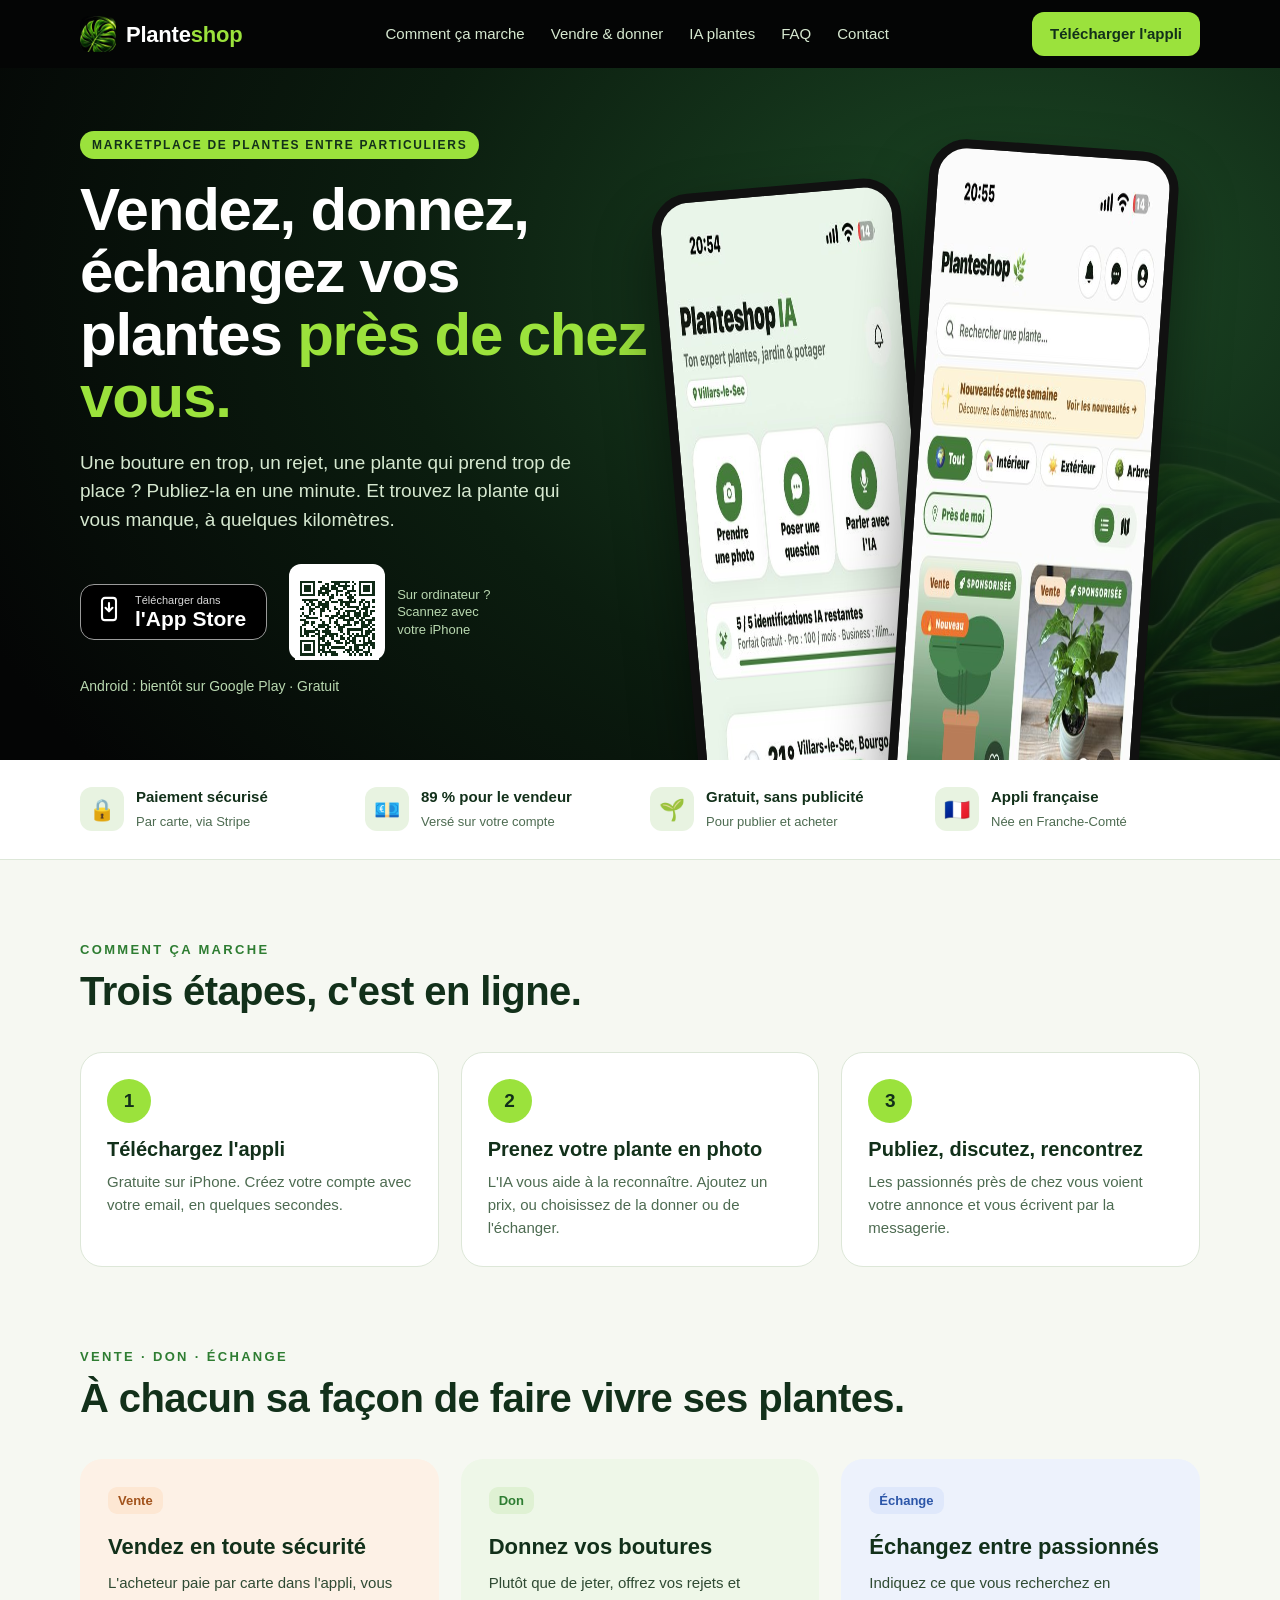
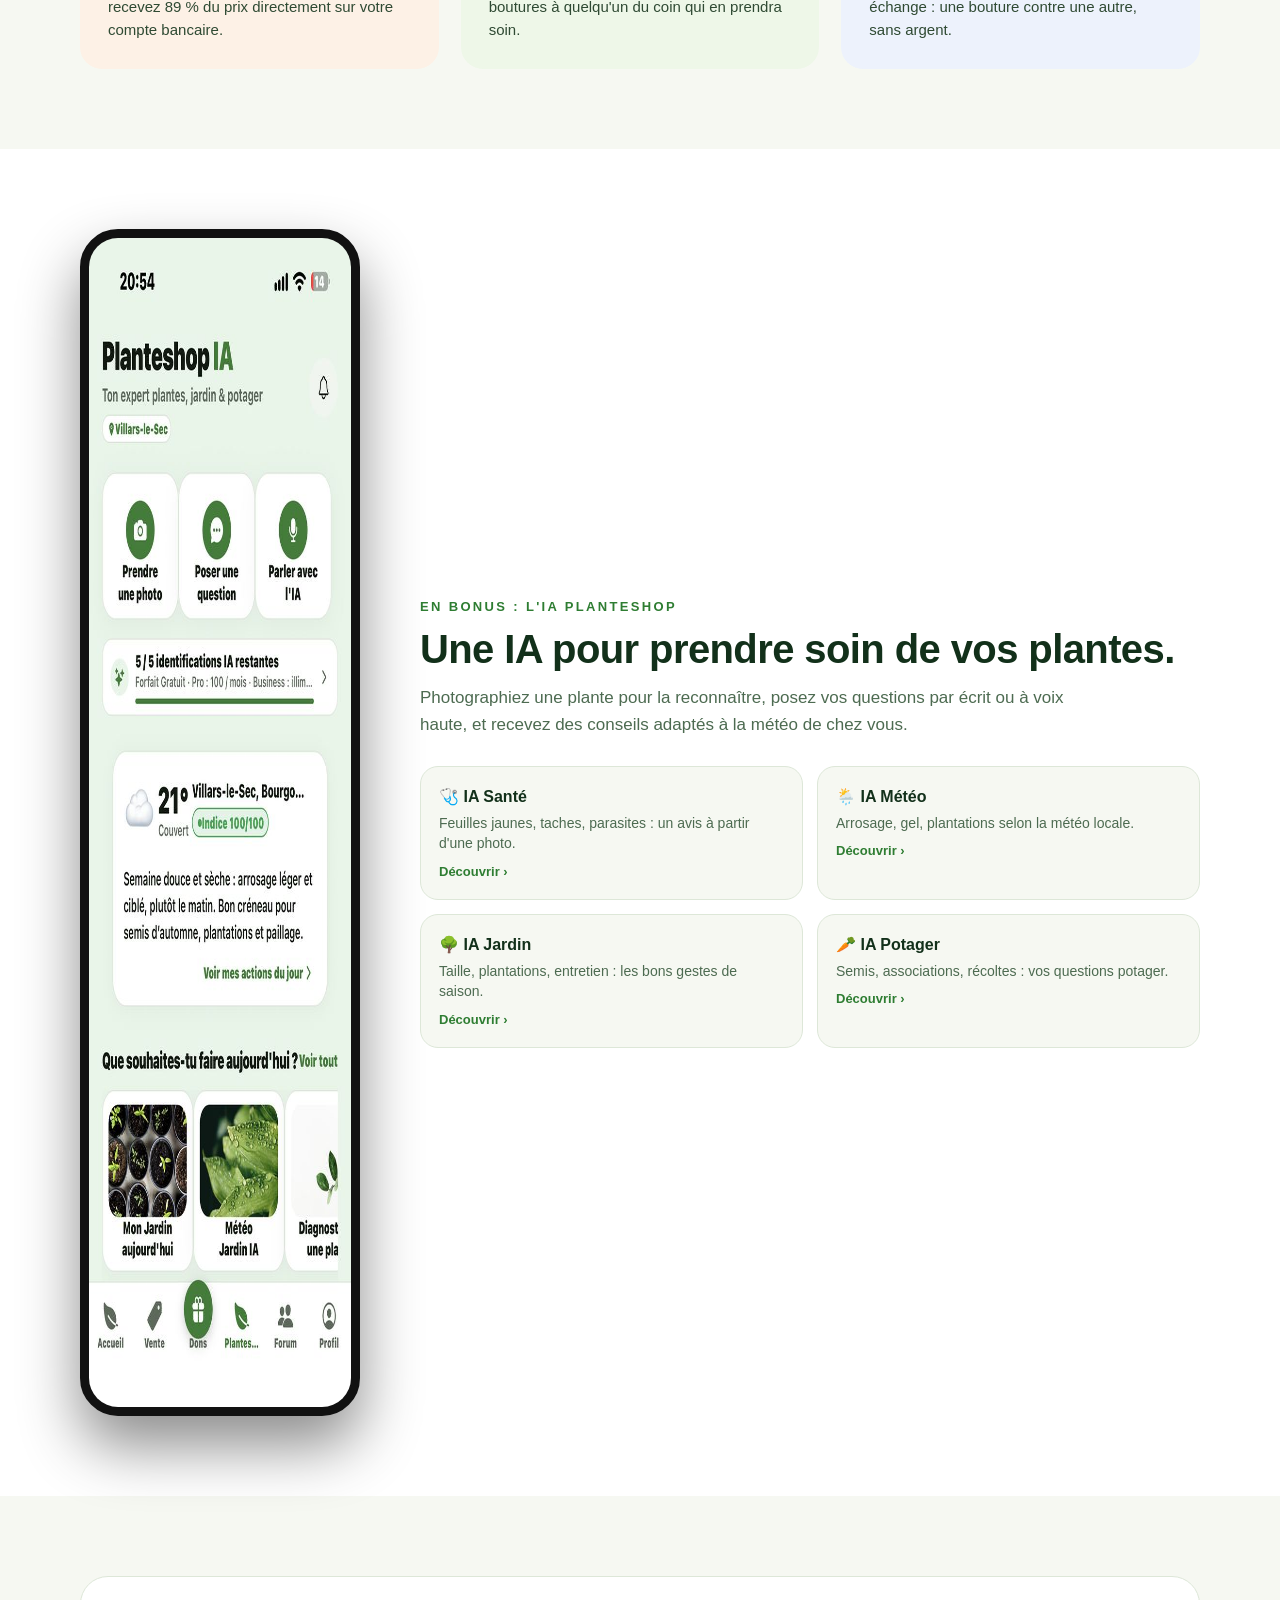
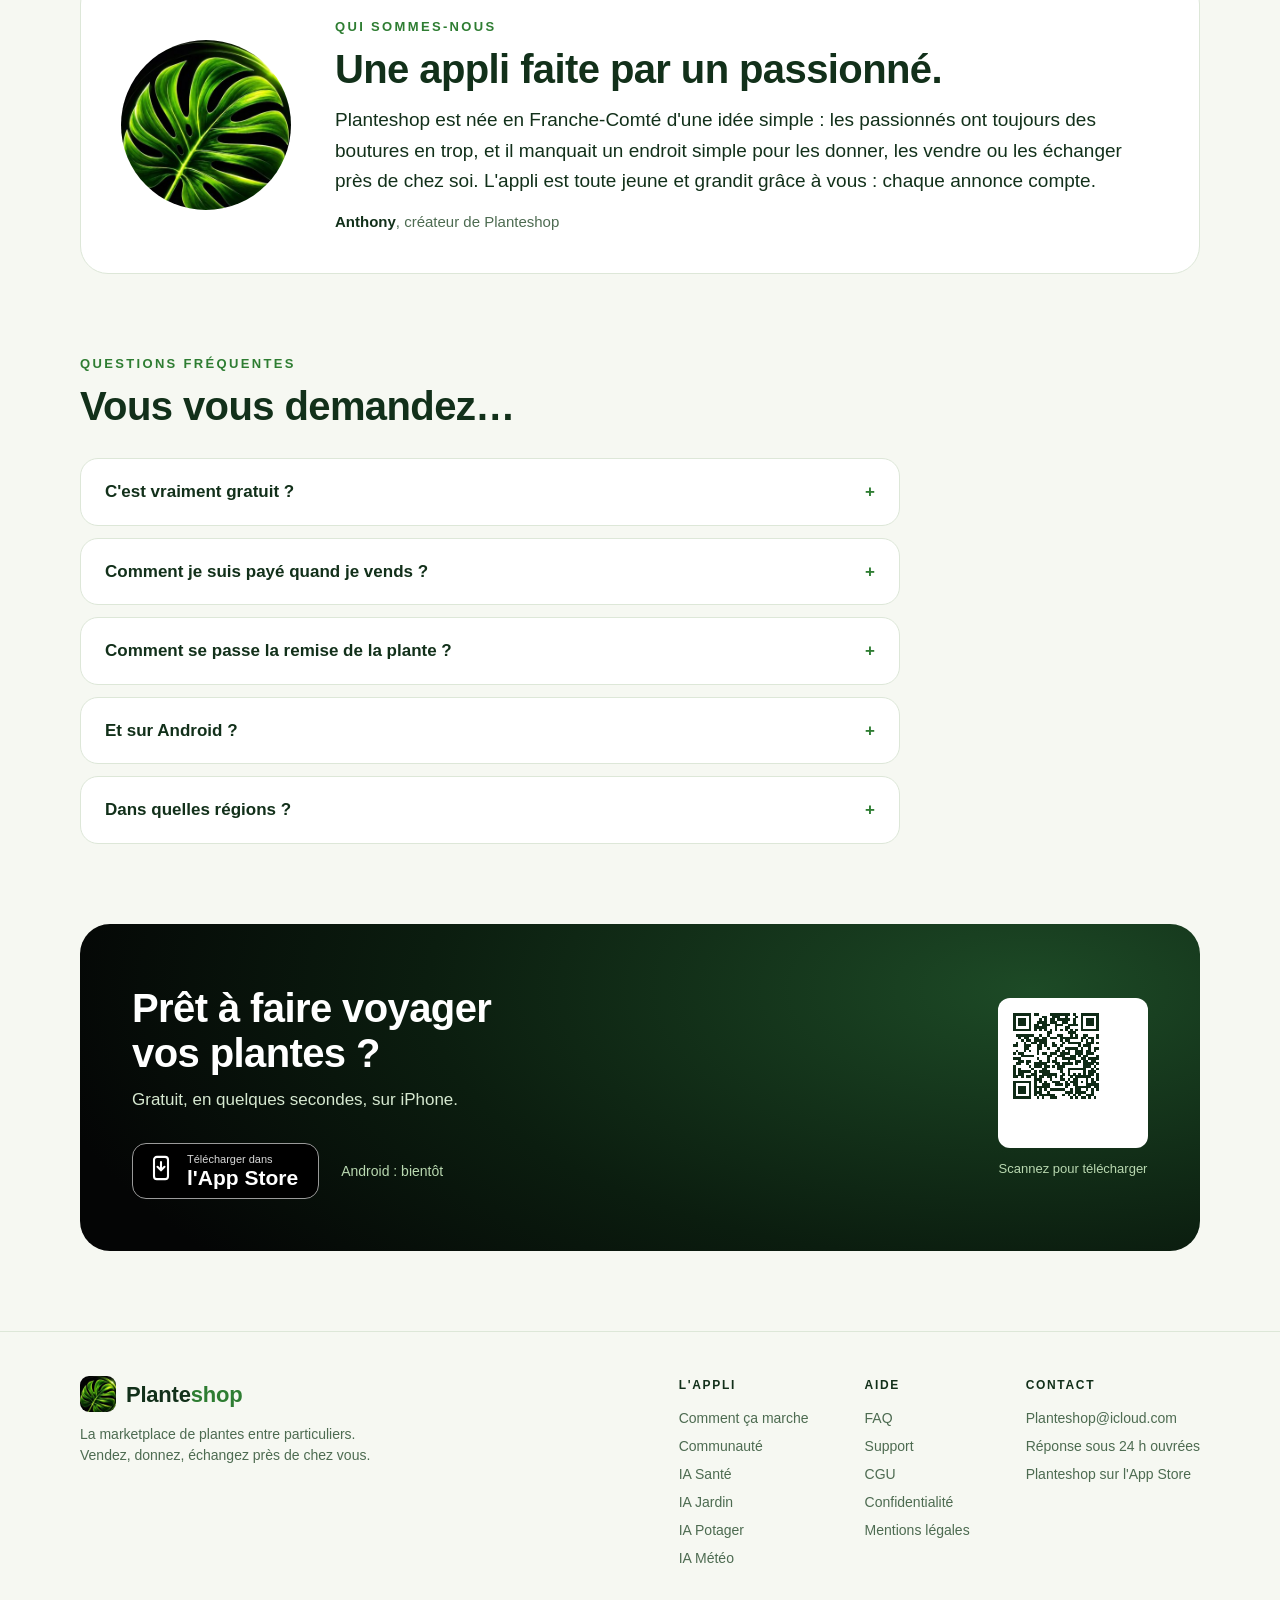
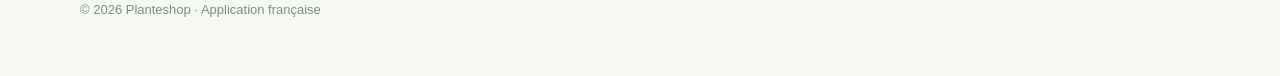
==== index.html @ fa1fb487 "Add files via upload" ====
<!doctype html>
<html lang="fr"><head>
<meta charset="utf-8">
<meta name="viewport" content="width=device-width, initial-scale=1">
<title>Planteshop — Vendez, donnez, échangez vos plantes près de chez vous</title>
<meta name="description" content="Planteshop, la marketplace de plantes entre particuliers : vendez, donnez et échangez boutures et plantes près de chez vous. Paiement sécurisé, IA pour reconnaître et soigner vos plantes. Gratuit sur iPhone.">
<meta name="robots" content="index, follow, max-image-preview:large">
<link rel="canonical" href="https://planteshop.app/">
<meta property="og:type" content="website">
<meta property="og:site_name" content="Planteshop">
<meta property="og:title" content="Planteshop — Vendez, donnez, échangez vos plantes près de chez vous">
<meta property="og:description" content="Planteshop, la marketplace de plantes entre particuliers : vendez, donnez et échangez boutures et plantes près de chez vous. Paiement sécurisé, IA pour reconnaître et soigner vos plantes. Gratuit sur iPhone.">
<meta property="og:url" content="https://planteshop.app/">
<meta property="og:image" content="https://planteshop.app/ecran-annonces.jpg">
<meta property="og:locale" content="fr_FR">
<meta name="twitter:card" content="summary_large_image">
<meta name="apple-itunes-app" content="app-id=6787211632">
<meta name="theme-color" content="#040505">
<link rel="icon" type="image/png" href="/favicon.png">
<link rel="apple-touch-icon" href="/apple-touch-icon.png">
<link rel="stylesheet" href="/style.css">
<script type="application/ld+json">{"@context": "https://schema.org", "@graph": [{"@type": "Organization", "@id": "https://planteshop.app/#org", "name": "Planteshop", "url": "https://planteshop.app/", "logo": "https://planteshop.app/apple-touch-icon.png", "email": "Planteshop@icloud.com"}, {"@type": "WebSite", "@id": "https://planteshop.app/#site", "name": "Planteshop", "url": "https://planteshop.app/", "inLanguage": "fr-FR", "publisher": {"@id": "https://planteshop.app/#org"}}, {"@type": "MobileApplication", "name": "Planteshop", "operatingSystem": "iOS", "applicationCategory": "ShoppingApplication", "url": "https://apps.apple.com/fr/app/id6787211632", "offers": {"@type": "Offer", "price": "0", "priceCurrency": "EUR"}}, {"@type": "FAQPage", "mainEntity": [{"@type": "Question", "name": "C'est vraiment gratuit ?", "acceptedAnswer": {"@type": "Answer", "text": "Oui. Télécharger l'appli, publier une annonce, donner ou échanger est gratuit. Une commission est prélevée seulement quand vous vendez une plante."}}, {"@type": "Question", "name": "Comment je suis payé quand je vends ?", "acceptedAnswer": {"@type": "Answer", "text": "L'acheteur paie par carte dans l'appli. Vous recevez 89 % du prix (moins les frais bancaires) directement sur votre compte, via notre partenaire de paiement Stripe."}}, {"@type": "Question", "name": "Comment se passe la remise de la plante ?", "acceptedAnswer": {"@type": "Answer", "text": "Vendeur et acheteur s'organisent via la messagerie de l'appli, le plus souvent en main propre puisque les annonces sont près de chez vous."}}, {"@type": "Question", "name": "Et sur Android ?", "acceptedAnswer": {"@type": "Answer", "text": "La version Android arrive bientôt sur Google Play. En attendant, Planteshop est disponible sur iPhone."}}, {"@type": "Question", "name": "Dans quelles régions ?", "acceptedAnswer": {"@type": "Answer", "text": "Partout en France, ainsi qu'en Belgique, au Luxembourg, en Suisse et au Canada. Le filtre « Près de moi » affiche les annonces autour de vous."}}]}]}</script>
</head><body>
<header class="top"><div class="wrap">
  <a class="brand" href="/"><img src="/logo.jpg" alt="" width="36" height="36"><span>Plante<span class="lime">shop</span></span></a>
  <ul class="menu"><li><a href="/#comment">Comment ça marche</a></li><li><a href="/#vendre">Vendre &amp; donner</a></li><li><a href="/#ia">IA plantes</a></li><li><a href="/#faq">FAQ</a></li><li><a href="/support">Contact</a></li></ul>
  <a class="btn" href="https://apps.apple.com/fr/app/id6787211632" rel="noopener">Télécharger l'appli</a>
</div></header>
<main>
<div class="hero"><img class="leaf" src="/feuille.jpg" alt=""><div class="wrap">
  <div class="txt">
    <span class="kick">Marketplace de plantes entre particuliers</span>
    <h1>Vendez, donnez, échangez vos plantes <span class="lime">près de chez vous.</span></h1>
    <p class="sub">Une bouture en trop, un rejet, une plante qui prend trop de place ? Publiez-la en une minute. Et trouvez la plante qui vous manque, à quelques kilomètres.</p>
    <div class="ctas"><a class="store" href="https://apps.apple.com/fr/app/id6787211632" rel="noopener"><span><svg viewBox="0 0 24 24" fill="none" stroke="#fff" stroke-width="1.8" stroke-linecap="round" stroke-linejoin="round" aria-hidden="true"><rect x="6" y="2.5" width="12" height="19" rx="2.5"/><path d="M12 7v7m-3-3 3 3 3-3"/></svg></span><span><small>Télécharger dans</small><b>l'App Store</b></span></a><div class="qr"><div class="q"><img src="/qr-app-store.svg" alt="QR code vers Planteshop sur l'App Store" width="96" height="96"></div><span>Sur ordinateur ?<br>Scannez avec<br>votre iPhone</span></div></div>
    <div class="android">Android : bientôt sur Google Play · Gratuit</div>
  </div>
  <div class="phones">
    <div class="phone p2"><img src="/ecran-ia.jpg" alt="Écran de l'IA Planteshop" width="540" height="1169"></div>
    <div class="phone p1"><img src="/ecran-annonces.jpg" alt="Annonces de plantes dans l'appli Planteshop" width="540" height="1169"></div>
  </div>
</div></div>

<div class="trust"><div class="wrap">
  <div class="t"><i>🔒</i><div><b>Paiement sécurisé</b><span>Par carte, via Stripe</span></div></div>
  <div class="t"><i>💶</i><div><b>89 % pour le vendeur</b><span>Versé sur votre compte</span></div></div>
  <div class="t"><i>🌱</i><div><b>Gratuit, sans publicité</b><span>Pour publier et acheter</span></div></div>
  <div class="t"><i>🇫🇷</i><div><b>Appli française</b><span>Née en Franche-Comté</span></div></div>
</div></div>

<section id="comment"><div class="wrap">
  <div class="eyebrow">Comment ça marche</div>
  <h2>Trois étapes, c'est en ligne.</h2>
  <div class="grid3">
    <div class="card"><div class="n">1</div><h3>Téléchargez l'appli</h3><p>Gratuite sur iPhone. Créez votre compte avec votre email, en quelques secondes.</p></div>
    <div class="card"><div class="n">2</div><h3>Prenez votre plante en photo</h3><p>L'IA vous aide à la reconnaître. Ajoutez un prix, ou choisissez de la donner ou de l'échanger.</p></div>
    <div class="card"><div class="n">3</div><h3>Publiez, discutez, rencontrez</h3><p>Les passionnés près de chez vous voient votre annonce et vous écrivent par la messagerie.</p></div>
  </div>
</div></section>

<section id="vendre" class="tight"><div class="wrap">
  <div class="eyebrow">Vente · Don · Échange</div>
  <h2>À chacun sa façon de faire vivre ses plantes.</h2>
  <div class="grid3">
    <div class="m mv"><span class="tag">Vente</span><h3>Vendez en toute sécurité</h3><p>L'acheteur paie par carte dans l'appli, vous recevez 89 % du prix directement sur votre compte bancaire.</p></div>
    <div class="m md"><span class="tag">Don</span><h3>Donnez vos boutures</h3><p>Plutôt que de jeter, offrez vos rejets et boutures à quelqu'un du coin qui en prendra soin.</p></div>
    <div class="m me"><span class="tag">Échange</span><h3>Échangez entre passionnés</h3><p>Indiquez ce que vous recherchez en échange : une bouture contre une autre, sans argent.</p></div>
  </div>
</div></section>

<section id="ia" class="white"><div class="wrap split">
  <div class="phone"><img src="/ecran-ia.jpg" alt="L'IA Planteshop dans l'appli" width="540" height="1169" loading="lazy"></div>
  <div>
    <div class="eyebrow">En bonus : l'IA Planteshop</div>
    <h2>Une IA pour prendre soin de vos plantes.</h2>
    <p class="lead">Photographiez une plante pour la reconnaître, posez vos questions par écrit ou à voix haute, et recevez des conseils adaptés à la météo de chez vous.</p>
    <div class="tiles">
      <a class="tile" href="/ia-sante"><b>🩺 IA Santé</b><p>Feuilles jaunes, taches, parasites : un avis à partir d'une photo.</p><div class="more">Découvrir ›</div></a>
      <a class="tile" href="/ia-meteo"><b>🌦️ IA Météo</b><p>Arrosage, gel, plantations selon la météo locale.</p><div class="more">Découvrir ›</div></a>
      <a class="tile" href="/ia-jardin"><b>🌳 IA Jardin</b><p>Taille, plantations, entretien : les bons gestes de saison.</p><div class="more">Découvrir ›</div></a>
      <a class="tile" href="/ia-potager"><b>🥕 IA Potager</b><p>Semis, associations, récoltes : vos questions potager.</p><div class="more">Découvrir ›</div></a>
    </div>
  </div>
</div></section>

<section><div class="wrap"><div class="about">
  <div class="avatar"><img src="/feuille.jpg" alt=""></div>
  <div>
    <div class="eyebrow">Qui sommes-nous</div>
    <h2>Une appli faite par un passionné.</h2>
    <p class="q">Planteshop est née en Franche-Comté d'une idée simple : les passionnés ont toujours des boutures en trop, et il manquait un endroit simple pour les donner, les vendre ou les échanger près de chez soi. L'appli est toute jeune et grandit grâce à vous : chaque annonce compte.</p>
    <div class="sig"><b style="color:var(--ink)">Anthony</b>, créateur de Planteshop</div>
  </div>
</div></div></section>

<section id="faq" class="tight"><div class="wrap">
  <div class="eyebrow">Questions fréquentes</div>
  <h2>Vous vous demandez…</h2>
  <div class="faq"><details><summary>C'est vraiment gratuit ?</summary><p>Oui. Télécharger l'appli, publier une annonce, donner ou échanger est gratuit. Une commission est prélevée seulement quand vous vendez une plante.</p></details><details><summary>Comment je suis payé quand je vends ?</summary><p>L'acheteur paie par carte dans l'appli. Vous recevez 89 % du prix (moins les frais bancaires) directement sur votre compte, via notre partenaire de paiement Stripe.</p></details><details><summary>Comment se passe la remise de la plante ?</summary><p>Vendeur et acheteur s'organisent via la messagerie de l'appli, le plus souvent en main propre puisque les annonces sont près de chez vous.</p></details><details><summary>Et sur Android ?</summary><p>La version Android arrive bientôt sur Google Play. En attendant, Planteshop est disponible sur iPhone.</p></details><details><summary>Dans quelles régions ?</summary><p>Partout en France, ainsi qu'en Belgique, au Luxembourg, en Suisse et au Canada. Le filtre « Près de moi » affiche les annonces autour de vous.</p></details></div>
</div></section>

<section class="tight"><div class="wrap"><div class="final">
  <div><h2>Prêt à faire voyager<br>vos plantes ?</h2><p>Gratuit, en quelques secondes, sur iPhone.</p><div class="ctas"><a class="store" href="https://apps.apple.com/fr/app/id6787211632" rel="noopener"><span><svg viewBox="0 0 24 24" fill="none" stroke="#fff" stroke-width="1.8" stroke-linecap="round" stroke-linejoin="round" aria-hidden="true"><rect x="6" y="2.5" width="12" height="19" rx="2.5"/><path d="M12 7v7m-3-3 3 3 3-3"/></svg></span><span><small>Télécharger dans</small><b>l'App Store</b></span></a><span style="color:var(--mint);font-size:14px">Android : bientôt</span></div></div>
  <div class="qr"><div class="q"><img src="/qr-app-store.svg" alt="QR code vers Planteshop sur l'App Store" width="96" height="96"></div><span>Scannez pour télécharger</span></div>
</div></div></section>
</main>
<footer><div class="wrap">
  <div><a class="brand" href="/"><img src="/logo.jpg" alt="" width="36" height="36"><span>Plante<span class="g">shop</span></span></a>
  <p style="margin-top:12px;max-width:320px">La marketplace de plantes entre particuliers. Vendez, donnez, échangez près de chez vous.</p></div>
  <div class="cols">
    <div><h4>L'appli</h4><ul><li><a href="/#comment">Comment ça marche</a></li><li><a href="/communaute">Communauté</a></li><li><a href="/ia-sante">IA Santé</a></li><li><a href="/ia-jardin">IA Jardin</a></li><li><a href="/ia-potager">IA Potager</a></li><li><a href="/ia-meteo">IA Météo</a></li></ul></div>
    <div><h4>Aide</h4><ul><li><a href="/#faq">FAQ</a></li><li><a href="/support">Support</a></li><li><a href="/cgu">CGU</a></li><li><a href="/confidentialite">Confidentialité</a></li><li><a href="/mentions-legales">Mentions légales</a></li></ul></div>
    <div><h4>Contact</h4><ul><li><a href="mailto:Planteshop@icloud.com">Planteshop@icloud.com</a></li><li>Réponse sous 24 h ouvrées</li><li><a href="https://apps.apple.com/fr/app/id6787211632" rel="noopener">Planteshop sur l'App Store</a></li></ul></div>
  </div>
</div><div class="copy">© 2026 Planteshop · Application française</div></footer>
</body></html>
---- style.css ----
*{box-sizing:border-box;margin:0;padding:0}
:root{--ink:#12301a;--green:#2e7d32;--lime:#9be23c;--mint:#b9d8b0;--cream:#f6f8f2;--muted:#4d6b51;--line:#dde7d8;--dark:#040505}
html{scroll-behavior:smooth}
body{font-family:-apple-system,BlinkMacSystemFont,"Segoe UI",Roboto,"Helvetica Neue",Arial,sans-serif;background:var(--cream);color:var(--ink);line-height:1.5;-webkit-font-smoothing:antialiased}
img{max-width:100%;display:block}
a{color:inherit}
.wrap{width:min(1120px,100% - 32px);margin:0 auto}
.lime{color:var(--lime)}.g{color:var(--green)}
/* header */
.top{background:var(--dark);color:#fff;position:sticky;top:0;z-index:20}
.top .wrap{display:flex;align-items:center;justify-content:space-between;height:68px;gap:16px}
.brand{display:flex;align-items:center;gap:10px;font-weight:900;font-size:22px;letter-spacing:-.01em;text-decoration:none}
.brand img{width:36px;height:36px;border-radius:9px}
.menu{display:flex;gap:26px;list-style:none;font-size:15px;font-weight:500}
.menu a{color:#d6e8d0;text-decoration:none}.menu a:hover{color:#fff}
.btn{display:inline-block;background:var(--lime);color:var(--ink);font-weight:800;font-size:15px;border-radius:12px;padding:11px 18px;text-decoration:none;white-space:nowrap}
.btn:hover{filter:brightness(1.05)}
.btn-ghost{background:transparent;border:1.5px solid var(--line);color:var(--ink)}
@media (max-width:860px){.menu{display:none}.top .btn{padding:9px 14px;font-size:14px}}
/* hero */
.hero{background:radial-gradient(90% 120% at 80% 30%,#1d4a26 0%,#0b1d0f 55%,var(--dark) 100%);color:#fff;overflow:hidden;position:relative}
.hero .wrap{display:flex;align-items:center;gap:40px;min-height:620px;padding:56px 0;position:relative;z-index:1}
.hero .txt{flex:1;max-width:580px}
.kick{display:inline-block;font-size:12px;font-weight:900;letter-spacing:.14em;text-transform:uppercase;color:var(--ink);background:var(--lime);border-radius:20px;padding:5px 12px}
h1{font-size:clamp(38px,6vw,60px);line-height:1.04;font-weight:900;margin-top:20px;letter-spacing:-.02em}
.hero p.sub{font-size:clamp(17px,2vw,19px);line-height:1.5;color:#d6e8d0;margin-top:20px;max-width:520px}
.ctas{display:flex;align-items:center;gap:22px;margin-top:30px;flex-wrap:wrap}
.store{display:inline-flex;align-items:center;gap:12px;background:#000;border:1.5px solid #9a9a9a;border-radius:14px;padding:9px 20px 9px 14px;color:#fff;text-decoration:none}
.store svg{width:28px;height:28px;flex:none}
.store small{display:block;font-size:11px;opacity:.85;line-height:1.2}
.store b{display:block;font-size:21px;line-height:1.1;font-weight:700}
.qr{display:flex;align-items:center;gap:12px}
.qr .q{width:96px;height:96px;background:#fff;border-radius:12px;padding:6px;flex:none}
.qr span{font-size:13px;line-height:1.35;color:var(--mint)}
.android{margin-top:16px;font-size:14px;color:var(--mint)}
.phones{position:relative;width:440px;height:580px;flex:none}
.phone{border-radius:38px;border:9px solid #111;overflow:hidden;box-shadow:0 30px 60px rgba(0,0,0,.45);background:#111}
.phones .phone{position:absolute;width:250px}
.p1{right:0;top:20px;transform:rotate(4deg)}
.p2{left:0;top:60px;transform:rotate(-5deg)}
.hero .leaf{position:absolute;right:-120px;bottom:-150px;width:520px;opacity:.16;-webkit-mask-image:radial-gradient(closest-side,#000 60%,transparent 100%);mask-image:radial-gradient(closest-side,#000 60%,transparent 100%)}
@media (max-width:960px){.hero .wrap{flex-direction:column;align-items:flex-start;min-height:0;padding:44px 0 0}.phones{width:100%;height:auto;display:flex;justify-content:center;margin:8px 0 -60px}.phones .phone{position:relative;width:230px;left:auto;right:auto;top:auto;transform:none}.p2{display:none}.qr{display:none}}
/* page hero (pages secondaires) */
.phero{background:radial-gradient(90% 140% at 85% 20%,#1d4a26 0%,#0b1d0f 60%,var(--dark) 100%);color:#fff}
.phero .wrap{padding:64px 0 56px}
.phero h1{font-size:clamp(34px,5vw,50px)}
.phero p{font-size:18px;color:#d6e8d0;margin-top:16px;max-width:680px}
/* trust */
.trust{background:#fff;border-bottom:1px solid var(--line)}
.trust .wrap{display:grid;grid-template-columns:repeat(4,1fr);gap:20px;padding:26px 0}
.t{display:flex;gap:12px;align-items:center}
.t i{font-style:normal;width:44px;height:44px;border-radius:12px;background:#e8f3e1;display:flex;align-items:center;justify-content:center;font-size:21px;flex:none}
.t b{display:block;font-size:15px}.t span{font-size:13px;color:var(--muted)}
@media (max-width:860px){.trust .wrap{grid-template-columns:1fr 1fr}}
@media (max-width:480px){.trust .wrap{grid-template-columns:1fr}}
/* sections */
section{padding:80px 0}
section.tight{padding-top:0}
.eyebrow{font-size:13px;font-weight:900;letter-spacing:.18em;text-transform:uppercase;color:var(--green)}
h2{font-size:clamp(30px,4vw,40px);line-height:1.12;font-weight:900;margin-top:10px;letter-spacing:-.015em}
.lead{font-size:17px;line-height:1.55;color:var(--muted);margin-top:14px;max-width:660px}
.grid3{display:grid;grid-template-columns:repeat(3,1fr);gap:22px;margin-top:38px}
.grid2{display:grid;grid-template-columns:1fr 1fr;gap:16px;margin-top:32px}
@media (max-width:860px){.grid3,.grid2{grid-template-columns:1fr}}
.card{background:#fff;border:1px solid var(--line);border-radius:22px;padding:26px}
.card h3{font-size:20px;margin-top:14px;line-height:1.25}.card p{font-size:15px;line-height:1.55;color:var(--muted);margin-top:8px}
.card h3:first-child{margin-top:0}
.n{width:44px;height:44px;border-radius:50%;background:var(--lime);display:flex;align-items:center;justify-content:center;font-weight:900;font-size:19px}
.ico{font-size:26px}
.m{border-radius:22px;padding:28px}
.m .tag{display:inline-block;font-size:13px;font-weight:900;border-radius:9px;padding:4px 10px}
.m h3{font-size:22px;margin-top:16px}.m p{font-size:15px;line-height:1.55;margin-top:8px;color:#2f4a33}
.mv{background:#fdf1e6}.mv .tag{background:#fde7d3;color:#a2531c}
.md{background:#eef7e8}.md .tag{background:#dff1d3;color:var(--green)}
.me{background:#edf2fc}.me .tag{background:#dfe8fb;color:#2b55a8}
.white{background:#fff}
.split{display:flex;gap:60px;align-items:center}
.split>.phone{width:280px;flex:none}
@media (max-width:860px){.split{flex-direction:column;align-items:flex-start}.split>.phone{width:220px;margin:0 auto}}
.tiles{display:grid;grid-template-columns:1fr 1fr;gap:14px;margin-top:28px}
@media (max-width:560px){.tiles{grid-template-columns:1fr}}
.tile{display:block;border:1px solid var(--line);border-radius:18px;padding:18px;background:var(--cream);text-decoration:none}
.tile:hover{border-color:#a9c79e}
.tile b{font-size:16px}.tile p{font-size:14px;color:var(--muted);margin-top:4px;line-height:1.45}
.tile .more{font-size:13px;color:var(--green);font-weight:700;margin-top:8px}
.about{display:flex;gap:44px;align-items:center;background:#fff;border:1px solid var(--line);border-radius:28px;padding:40px}
.avatar{width:170px;height:170px;border-radius:50%;flex:none;background:#0b1d0f;overflow:hidden;display:flex;align-items:center;justify-content:center}
.avatar img{width:100%;height:100%;object-fit:cover}
.about p.q{font-size:19px;line-height:1.6;margin-top:14px}
.about .sig{margin-top:14px;font-size:15px;color:var(--muted)}
@media (max-width:760px){.about{flex-direction:column;align-items:flex-start;padding:28px}.avatar{width:120px;height:120px}}
details{background:#fff;border:1px solid var(--line);border-radius:18px;padding:20px 24px}
details summary{font-weight:800;font-size:17px;cursor:pointer;list-style:none}
details summary::-webkit-details-marker{display:none}
details summary::after{content:"+";float:right;color:var(--green);font-weight:900}
details[open] summary::after{content:"–"}
details p{font-size:15px;line-height:1.6;color:var(--muted);margin-top:10px}
.faq{display:grid;gap:12px;margin-top:30px;max-width:820px}
.final{background:radial-gradient(90% 140% at 85% 20%,#1d4a26 0%,#0b1d0f 60%,var(--dark) 100%);color:#fff;border-radius:30px;padding:52px;display:flex;align-items:center;justify-content:space-between;gap:40px}
.final h2{color:#fff}.final p{color:#d6e8d0;font-size:17px;margin-top:12px}
.final .qr{flex-direction:column}.final .qr .q{width:150px;height:150px;padding:10px}
@media (max-width:760px){.final{flex-direction:column;align-items:flex-start;padding:32px}.final .qr{display:none}}
/* texte (pages légales) */
.prose{max-width:780px;padding:56px 0 80px}
.prose h2{font-size:22px;margin-top:34px}
.prose p,.prose li{font-size:16px;line-height:1.7;color:#2f4a33;margin-top:10px}
.prose ul{padding-left:22px}
.prose .meta{font-size:14px;color:var(--muted)}
.prose .box{background:#fff;border:1px solid var(--line);border-radius:16px;padding:18px 22px;margin-top:18px}
.chips{display:flex;flex-wrap:wrap;gap:8px;margin-top:22px}
.chips span{border:1px solid rgba(255,255,255,.3);border-radius:20px;padding:5px 12px;font-size:14px;color:#e3efdf}
/* footer */
footer{padding:44px 0 56px;color:var(--muted);font-size:14px;border-top:1px solid var(--line);background:var(--cream)}
footer .wrap{display:flex;justify-content:space-between;gap:40px;flex-wrap:wrap}
footer .cols{display:flex;gap:56px;flex-wrap:wrap}
footer h4{font-size:12px;letter-spacing:.14em;text-transform:uppercase;color:var(--ink);margin-bottom:10px}
footer ul{list-style:none}footer li{line-height:2}
footer a{text-decoration:none}footer a:hover{color:var(--ink)}
footer .brand{color:var(--ink)}
.copy{width:min(1120px,100% - 32px);margin:28px auto 0;font-size:13px;color:#7d917f}
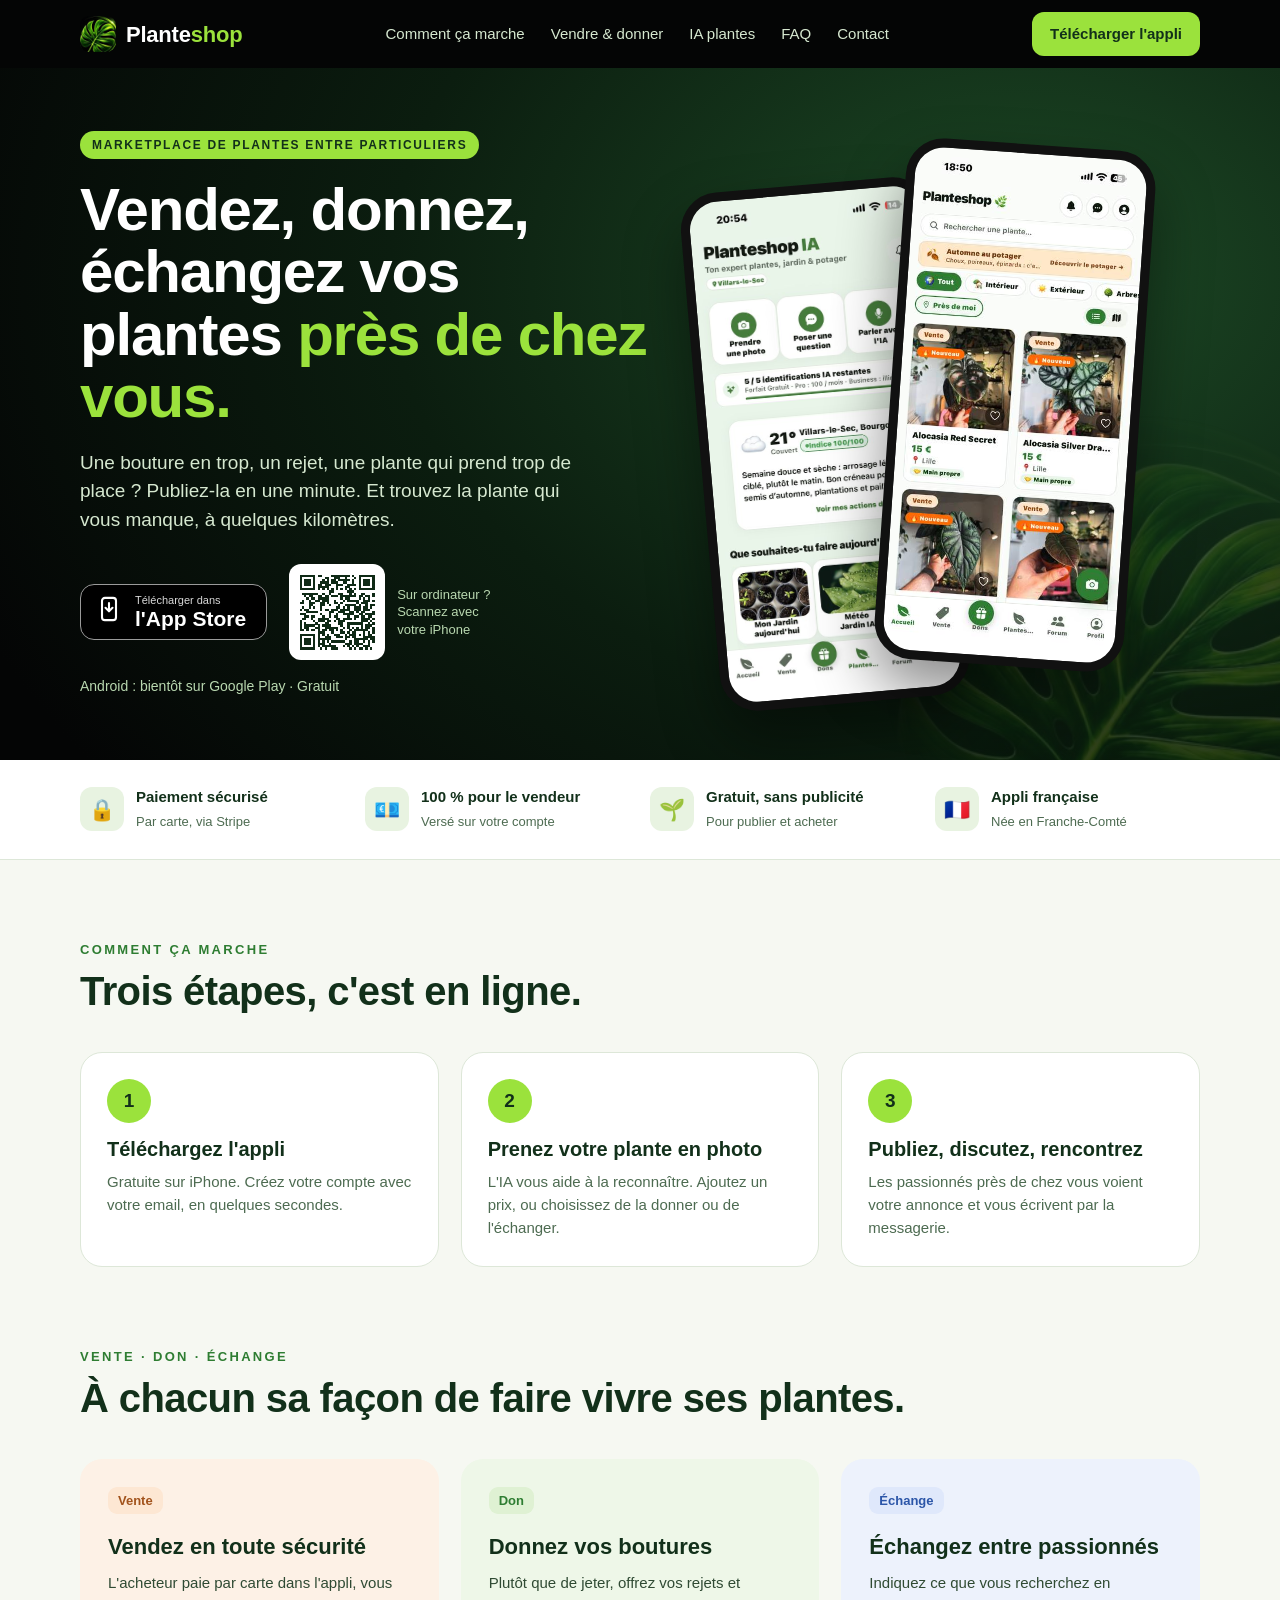
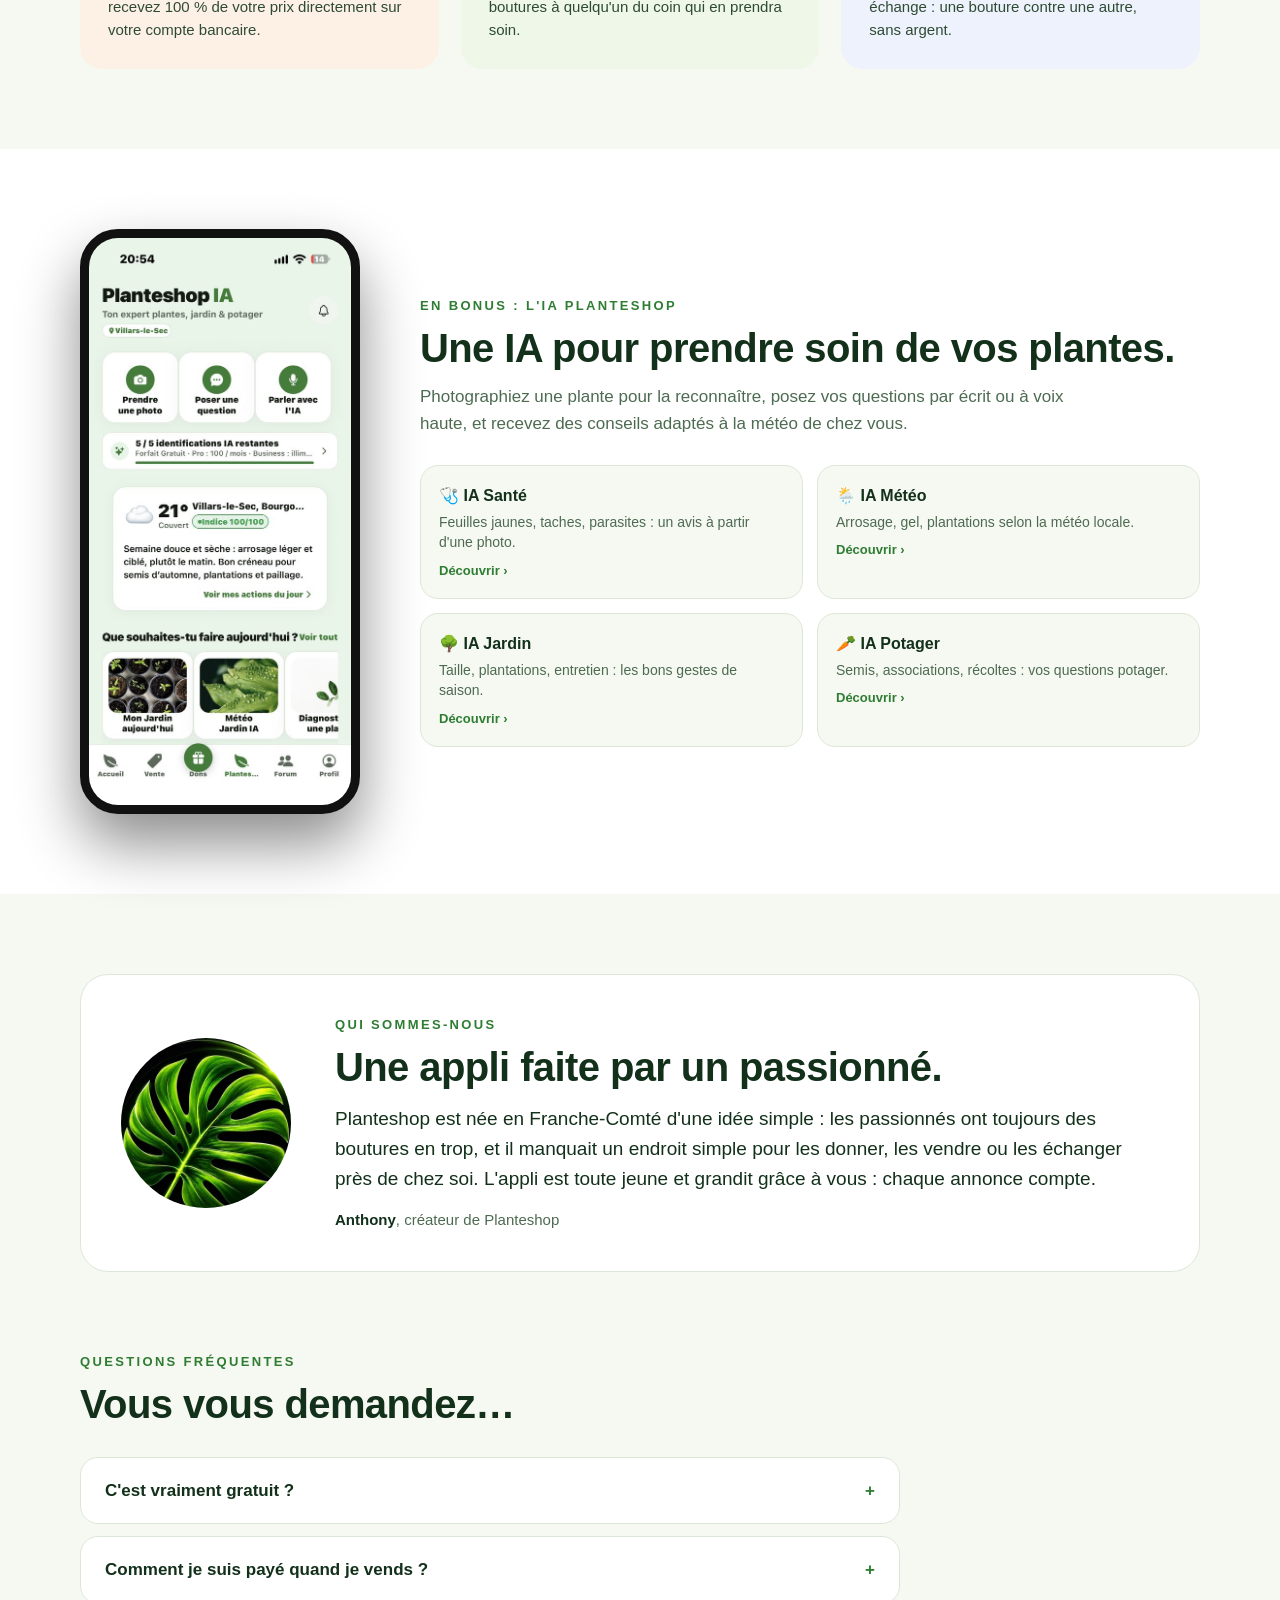
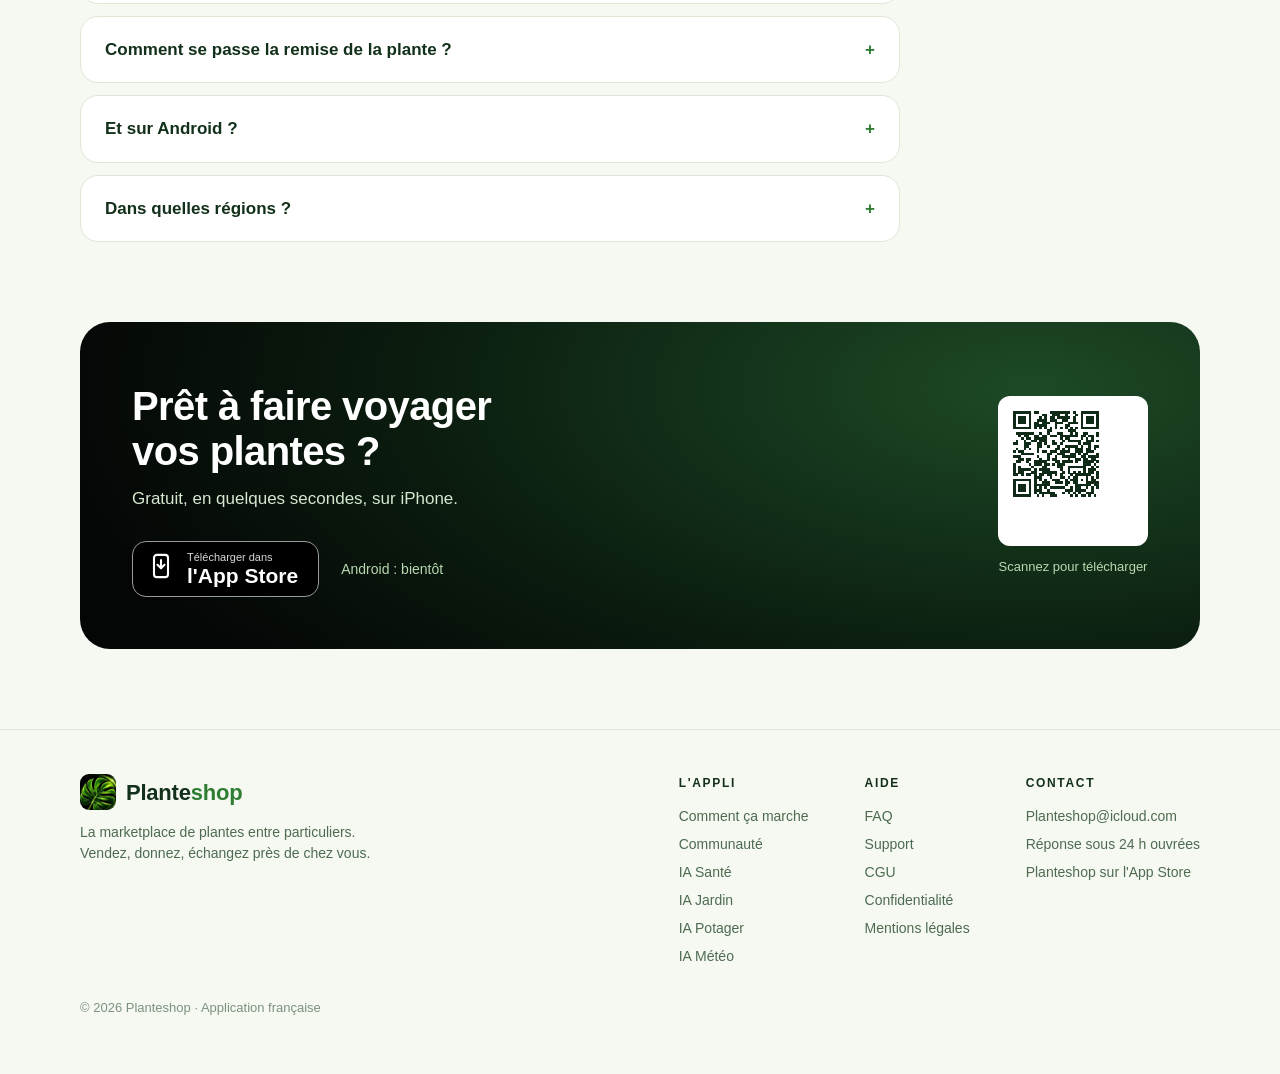
==== commit 7b48dbbf: "Vendeur 100 % : CGU et accueil mis à jour" ====
--- a/index.html
+++ b/index.html
@@ -19,7 +19,7 @@
 <link rel="icon" type="image/png" href="/favicon.png">
 <link rel="apple-touch-icon" href="/apple-touch-icon.png">
 <link rel="stylesheet" href="/style.css">
-<script type="application/ld+json">{"@context": "https://schema.org", "@graph": [{"@type": "Organization", "@id": "https://planteshop.app/#org", "name": "Planteshop", "url": "https://planteshop.app/", "logo": "https://planteshop.app/apple-touch-icon.png", "email": "Planteshop@icloud.com"}, {"@type": "WebSite", "@id": "https://planteshop.app/#site", "name": "Planteshop", "url": "https://planteshop.app/", "inLanguage": "fr-FR", "publisher": {"@id": "https://planteshop.app/#org"}}, {"@type": "MobileApplication", "name": "Planteshop", "operatingSystem": "iOS", "applicationCategory": "ShoppingApplication", "url": "https://apps.apple.com/fr/app/id6787211632", "offers": {"@type": "Offer", "price": "0", "priceCurrency": "EUR"}}, {"@type": "FAQPage", "mainEntity": [{"@type": "Question", "name": "C'est vraiment gratuit ?", "acceptedAnswer": {"@type": "Answer", "text": "Oui. Télécharger l'appli, publier une annonce, donner ou échanger est gratuit. Une commission est prélevée seulement quand vous vendez une plante."}}, {"@type": "Question", "name": "Comment je suis payé quand je vends ?", "acceptedAnswer": {"@type": "Answer", "text": "L'acheteur paie par carte dans l'appli. Vous recevez 89 % du prix (moins les frais bancaires) directement sur votre compte, via notre partenaire de paiement Stripe."}}, {"@type": "Question", "name": "Comment se passe la remise de la plante ?", "acceptedAnswer": {"@type": "Answer", "text": "Vendeur et acheteur s'organisent via la messagerie de l'appli, le plus souvent en main propre puisque les annonces sont près de chez vous."}}, {"@type": "Question", "name": "Et sur Android ?", "acceptedAnswer": {"@type": "Answer", "text": "La version Android arrive bientôt sur Google Play. En attendant, Planteshop est disponible sur iPhone."}}, {"@type": "Question", "name": "Dans quelles régions ?", "acceptedAnswer": {"@type": "Answer", "text": "Partout en France, ainsi qu'en Belgique, au Luxembourg, en Suisse et au Canada. Le filtre « Près de moi » affiche les annonces autour de vous."}}]}]}</script>
+<script type="application/ld+json">{"@context": "https://schema.org", "@graph": [{"@type": "Organization", "@id": "https://planteshop.app/#org", "name": "Planteshop", "url": "https://planteshop.app/", "logo": "https://planteshop.app/apple-touch-icon.png", "email": "Planteshop@icloud.com"}, {"@type": "WebSite", "@id": "https://planteshop.app/#site", "name": "Planteshop", "url": "https://planteshop.app/", "inLanguage": "fr-FR", "publisher": {"@id": "https://planteshop.app/#org"}}, {"@type": "MobileApplication", "name": "Planteshop", "operatingSystem": "iOS", "applicationCategory": "ShoppingApplication", "url": "https://apps.apple.com/fr/app/id6787211632", "offers": {"@type": "Offer", "price": "0", "priceCurrency": "EUR"}}, {"@type": "FAQPage", "mainEntity": [{"@type": "Question", "name": "C'est vraiment gratuit ?", "acceptedAnswer": {"@type": "Answer", "text": "Oui. Télécharger l'appli, publier une annonce, donner ou échanger est gratuit. Aucune commission sur vos ventes : c'est l'acheteur qui paie une petite protection acheteur (5 % + 0,70 €) quand il achète une plante."}}, {"@type": "Question", "name": "Comment je suis payé quand je vends ?", "acceptedAnswer": {"@type": "Answer", "text": "L'acheteur paie par carte dans l'appli. Vous recevez 100 % du prix que vous avez fixé, directement sur votre compte, via notre partenaire de paiement Stripe. L'acheteur paie une petite protection acheteur (5 % + 0,70 €), affichée avant le paiement."}}, {"@type": "Question", "name": "Comment se passe la remise de la plante ?", "acceptedAnswer": {"@type": "Answer", "text": "Vendeur et acheteur s'organisent via la messagerie de l'appli, le plus souvent en main propre puisque les annonces sont près de chez vous."}}, {"@type": "Question", "name": "Et sur Android ?", "acceptedAnswer": {"@type": "Answer", "text": "La version Android arrive bientôt sur Google Play. En attendant, Planteshop est disponible sur iPhone."}}, {"@type": "Question", "name": "Dans quelles régions ?", "acceptedAnswer": {"@type": "Answer", "text": "Partout en France, ainsi qu'en Belgique, au Luxembourg, en Suisse et au Canada. Le filtre « Près de moi » affiche les annonces autour de vous."}}]}]}</script>
 </head><body>
 <header class="top"><div class="wrap">
   <a class="brand" href="/"><img src="/logo.jpg" alt="" width="36" height="36"><span>Plante<span class="lime">shop</span></span></a>
@@ -43,7 +43,7 @@
 
 <div class="trust"><div class="wrap">
   <div class="t"><i>🔒</i><div><b>Paiement sécurisé</b><span>Par carte, via Stripe</span></div></div>
-  <div class="t"><i>💶</i><div><b>89 % pour le vendeur</b><span>Versé sur votre compte</span></div></div>
+  <div class="t"><i>💶</i><div><b>100 % pour le vendeur</b><span>Versé sur votre compte</span></div></div>
   <div class="t"><i>🌱</i><div><b>Gratuit, sans publicité</b><span>Pour publier et acheter</span></div></div>
   <div class="t"><i>🇫🇷</i><div><b>Appli française</b><span>Née en Franche-Comté</span></div></div>
 </div></div>
@@ -62,7 +62,7 @@
   <div class="eyebrow">Vente · Don · Échange</div>
   <h2>À chacun sa façon de faire vivre ses plantes.</h2>
   <div class="grid3">
-    <div class="m mv"><span class="tag">Vente</span><h3>Vendez en toute sécurité</h3><p>L'acheteur paie par carte dans l'appli, vous recevez 89 % du prix directement sur votre compte bancaire.</p></div>
+    <div class="m mv"><span class="tag">Vente</span><h3>Vendez en toute sécurité</h3><p>L'acheteur paie par carte dans l'appli, vous recevez 100 % de votre prix directement sur votre compte bancaire.</p></div>
     <div class="m md"><span class="tag">Don</span><h3>Donnez vos boutures</h3><p>Plutôt que de jeter, offrez vos rejets et boutures à quelqu'un du coin qui en prendra soin.</p></div>
     <div class="m me"><span class="tag">Échange</span><h3>Échangez entre passionnés</h3><p>Indiquez ce que vous recherchez en échange : une bouture contre une autre, sans argent.</p></div>
   </div>
@@ -96,7 +96,7 @@
 <section id="faq" class="tight"><div class="wrap">
   <div class="eyebrow">Questions fréquentes</div>
   <h2>Vous vous demandez…</h2>
-  <div class="faq"><details><summary>C'est vraiment gratuit ?</summary><p>Oui. Télécharger l'appli, publier une annonce, donner ou échanger est gratuit. Une commission est prélevée seulement quand vous vendez une plante.</p></details><details><summary>Comment je suis payé quand je vends ?</summary><p>L'acheteur paie par carte dans l'appli. Vous recevez 89 % du prix (moins les frais bancaires) directement sur votre compte, via notre partenaire de paiement Stripe.</p></details><details><summary>Comment se passe la remise de la plante ?</summary><p>Vendeur et acheteur s'organisent via la messagerie de l'appli, le plus souvent en main propre puisque les annonces sont près de chez vous.</p></details><details><summary>Et sur Android ?</summary><p>La version Android arrive bientôt sur Google Play. En attendant, Planteshop est disponible sur iPhone.</p></details><details><summary>Dans quelles régions ?</summary><p>Partout en France, ainsi qu'en Belgique, au Luxembourg, en Suisse et au Canada. Le filtre « Près de moi » affiche les annonces autour de vous.</p></details></div>
+  <div class="faq"><details><summary>C'est vraiment gratuit ?</summary><p>Oui. Télécharger l'appli, publier une annonce, donner ou échanger est gratuit. Aucune commission sur vos ventes : c'est l'acheteur qui paie une petite protection acheteur (5 % + 0,70 €) quand il achète une plante.</p></details><details><summary>Comment je suis payé quand je vends ?</summary><p>L'acheteur paie par carte dans l'appli. Vous recevez 100 % du prix que vous avez fixé, directement sur votre compte, via notre partenaire de paiement Stripe. L'acheteur paie une petite protection acheteur (5 % + 0,70 €), affichée avant le paiement.</p></details><details><summary>Comment se passe la remise de la plante ?</summary><p>Vendeur et acheteur s'organisent via la messagerie de l'appli, le plus souvent en main propre puisque les annonces sont près de chez vous.</p></details><details><summary>Et sur Android ?</summary><p>La version Android arrive bientôt sur Google Play. En attendant, Planteshop est disponible sur iPhone.</p></details><details><summary>Dans quelles régions ?</summary><p>Partout en France, ainsi qu'en Belgique, au Luxembourg, en Suisse et au Canada. Le filtre « Près de moi » affiche les annonces autour de vous.</p></details></div>
 </div></section>
 
 <section class="tight"><div class="wrap"><div class="final">
--- a/style.css
+++ b/style.css
@@ -2,7 +2,7 @@
 :root{--ink:#12301a;--green:#2e7d32;--lime:#9be23c;--mint:#b9d8b0;--cream:#f6f8f2;--muted:#4d6b51;--line:#dde7d8;--dark:#040505}
 html{scroll-behavior:smooth}
 body{font-family:-apple-system,BlinkMacSystemFont,"Segoe UI",Roboto,"Helvetica Neue",Arial,sans-serif;background:var(--cream);color:var(--ink);line-height:1.5;-webkit-font-smoothing:antialiased}
-img{max-width:100%;display:block}
+img{max-width:100%;height:auto;display:block}
 a{color:inherit}
 .wrap{width:min(1120px,100% - 32px);margin:0 auto}
 .lime{color:var(--lime)}.g{color:var(--green)}
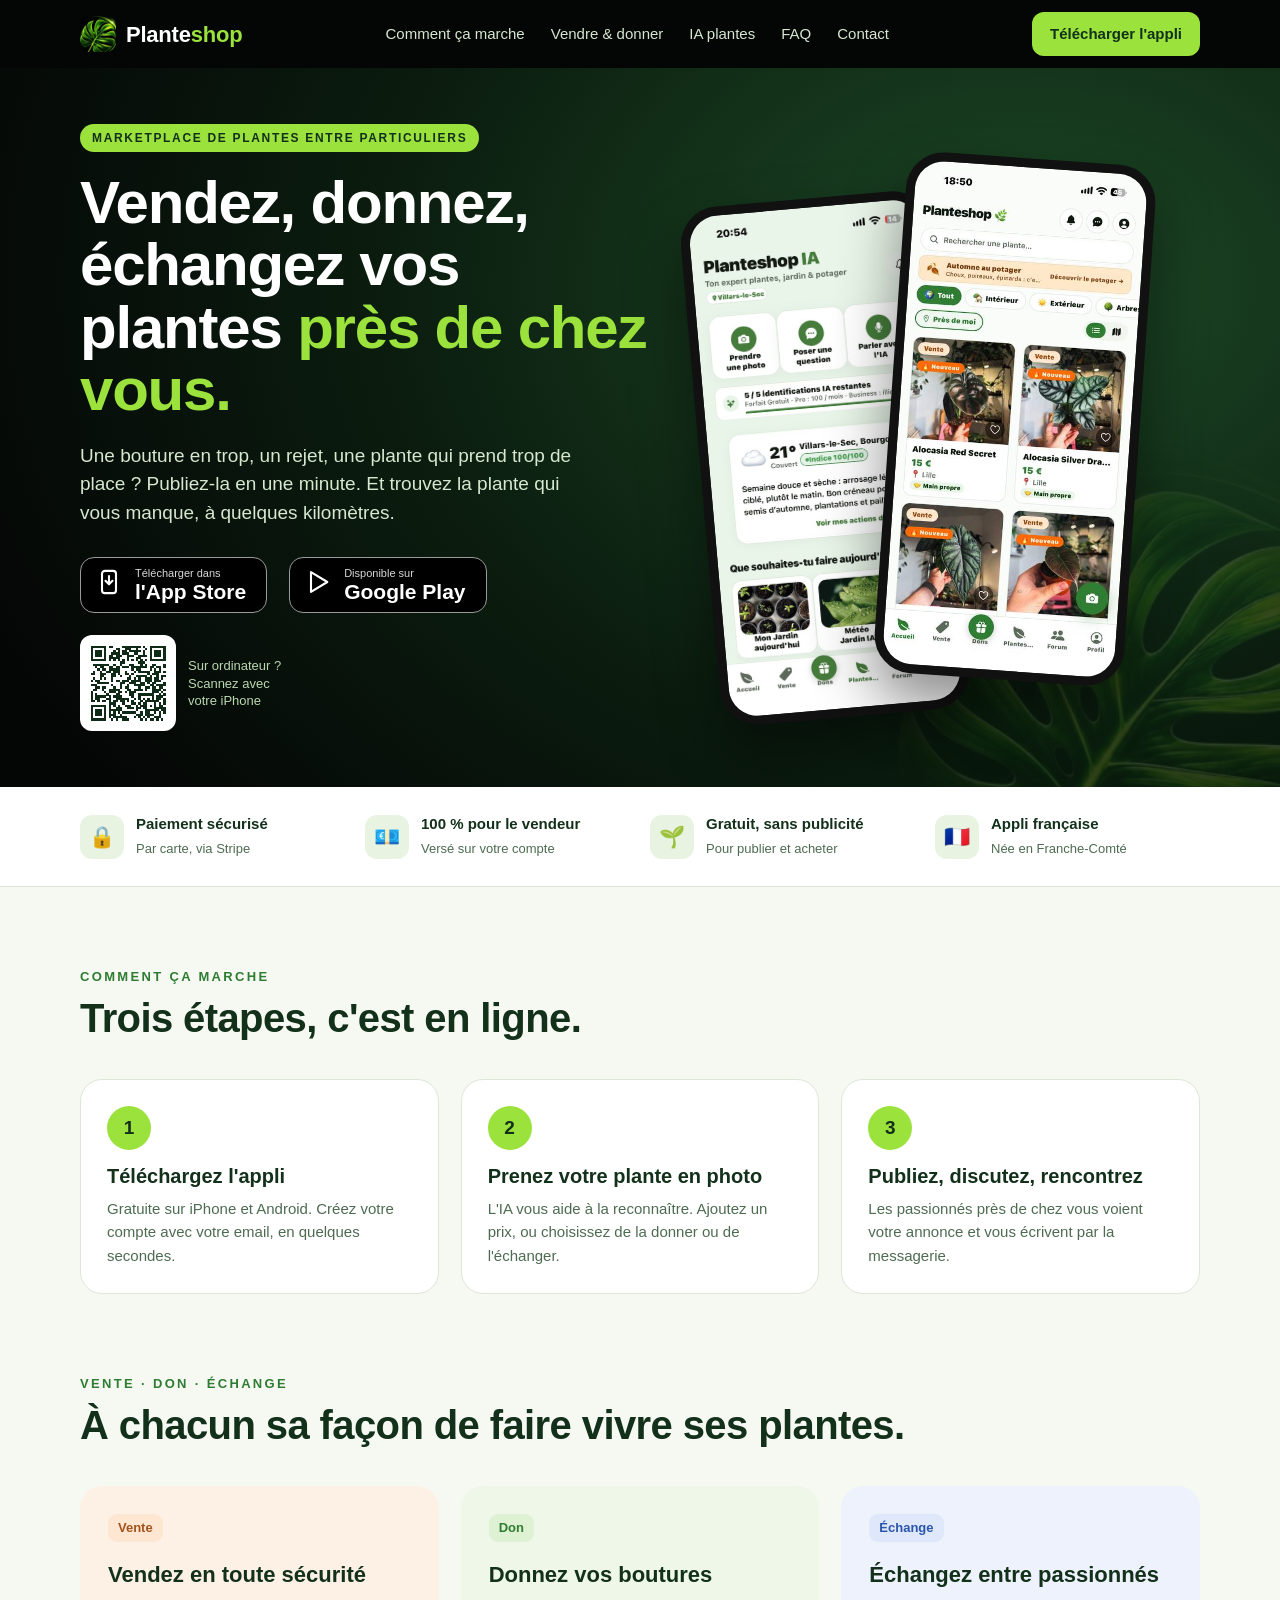
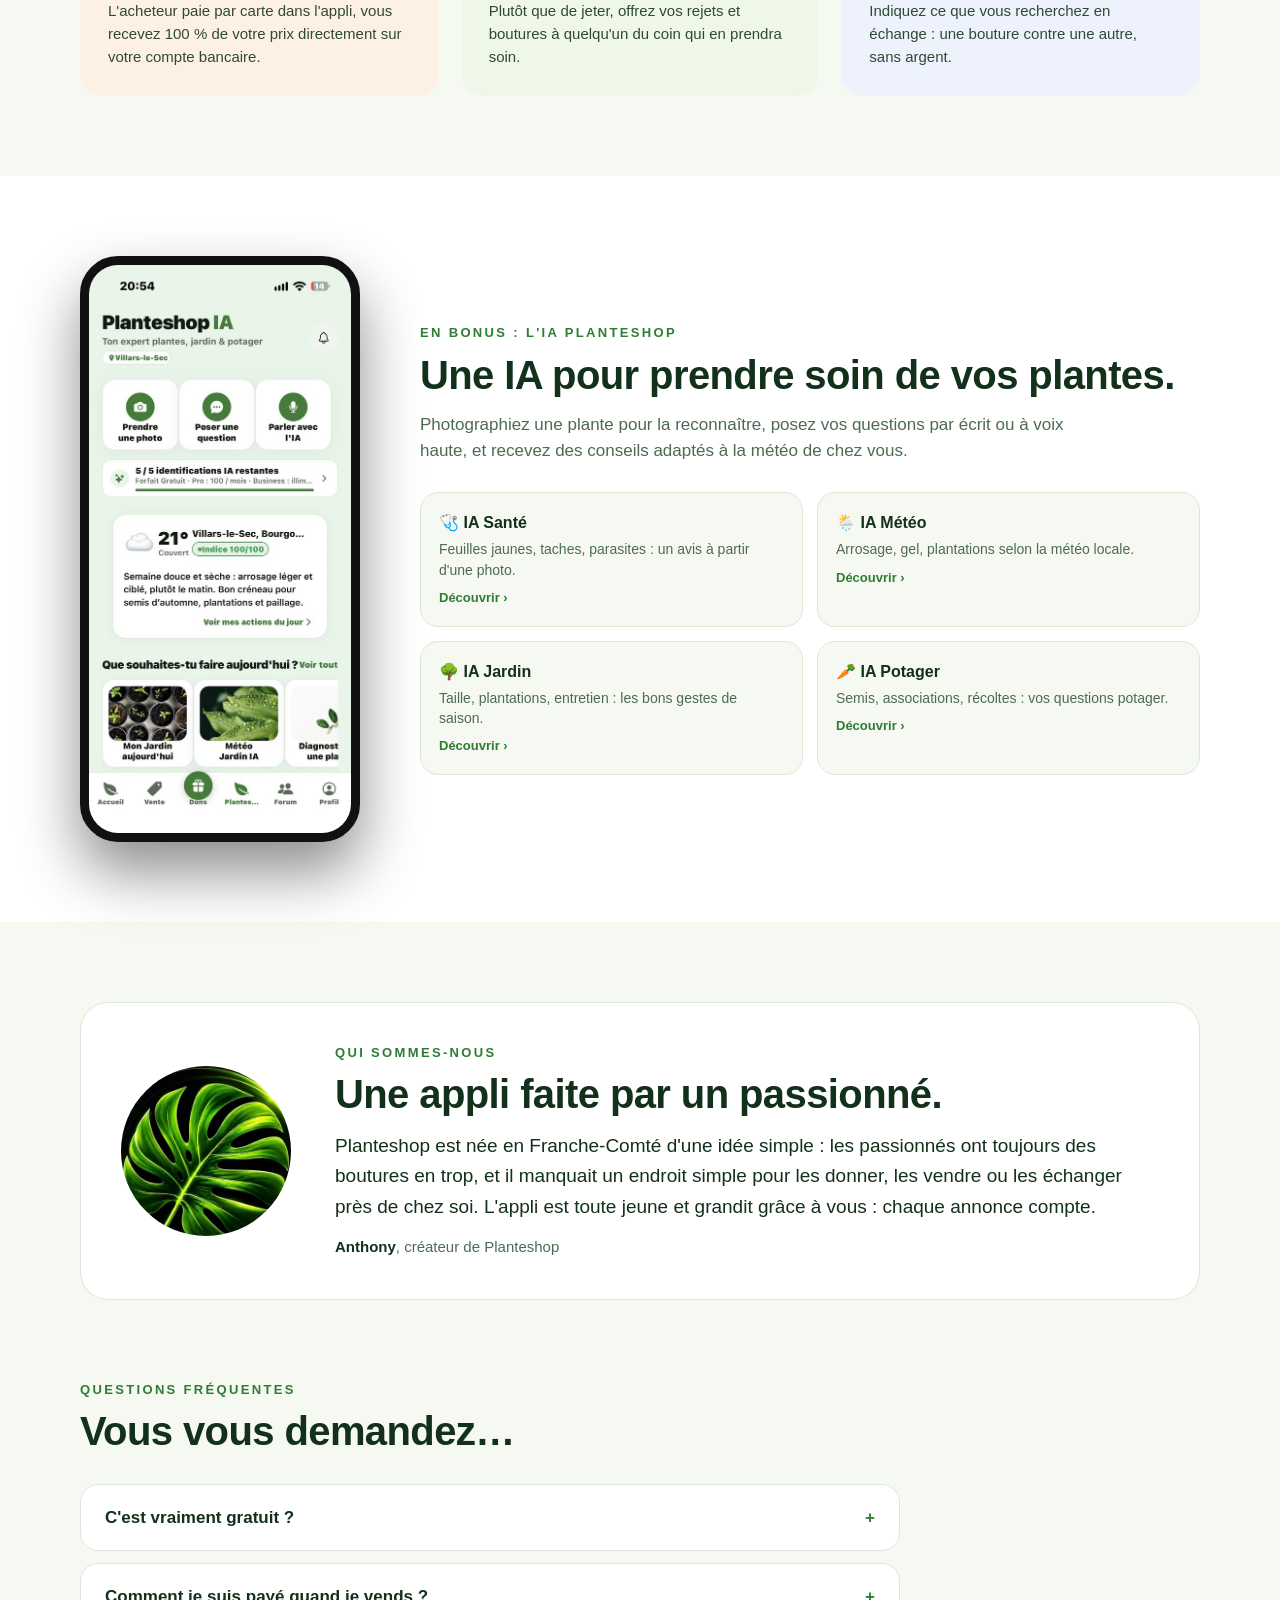
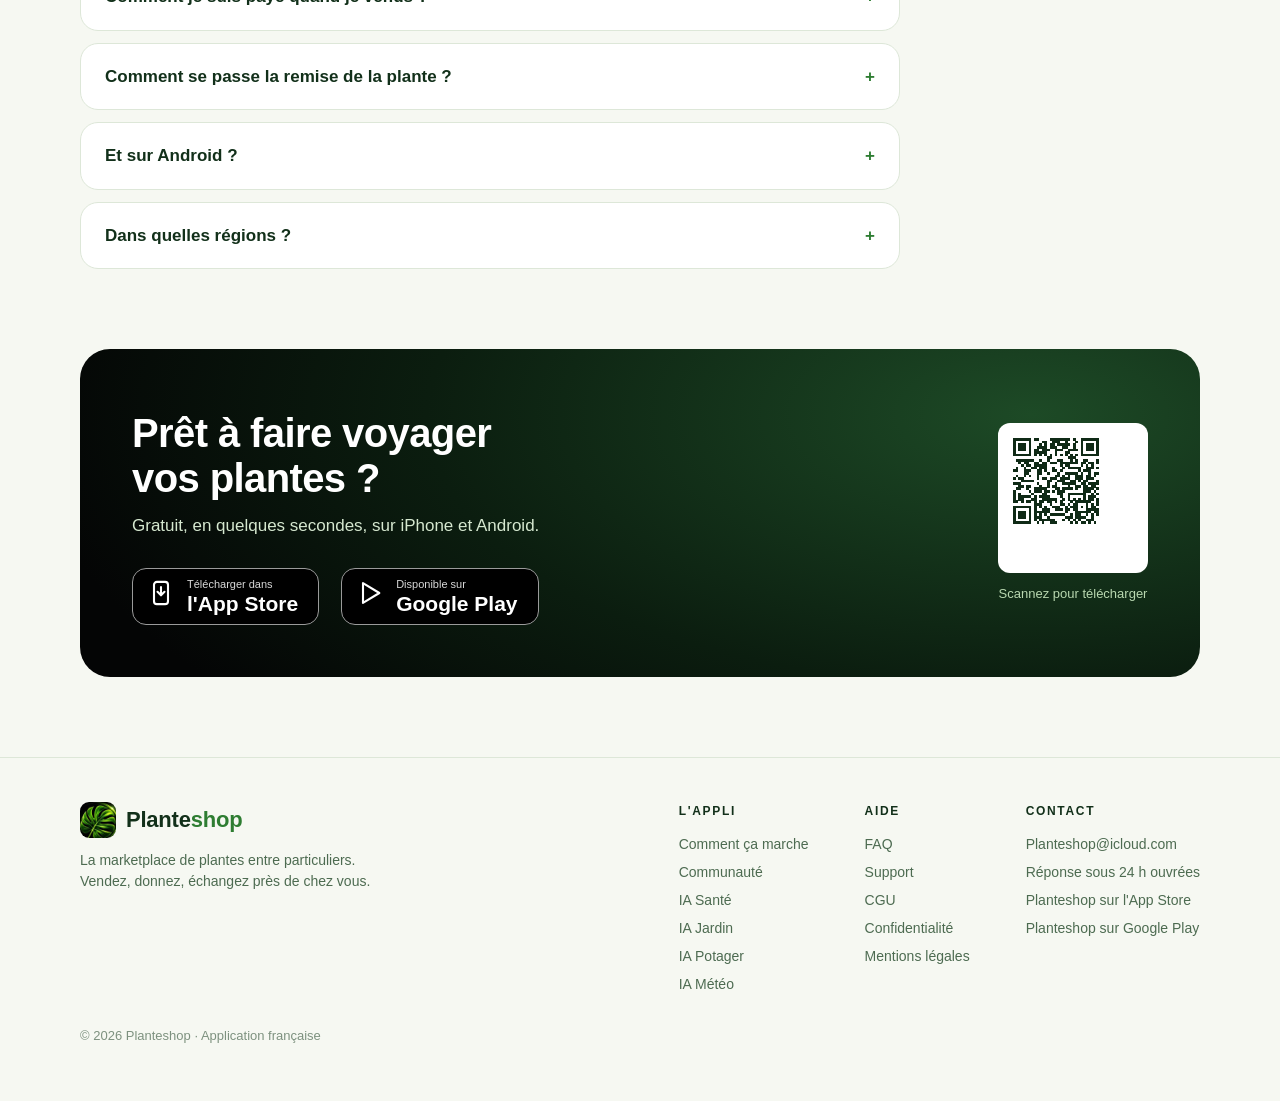
==== commit 2eb86d12: "Android disponible sur Google Play, pays et envoi à jour Co-Authored-By: Claude Opus 5.5 <noreply@an" ====
--- a/index.html
+++ b/index.html
@@ -3,13 +3,13 @@
 <meta charset="utf-8">
 <meta name="viewport" content="width=device-width, initial-scale=1">
 <title>Planteshop — Vendez, donnez, échangez vos plantes près de chez vous</title>
-<meta name="description" content="Planteshop, la marketplace de plantes entre particuliers : vendez, donnez et échangez boutures et plantes près de chez vous. Paiement sécurisé, IA pour reconnaître et soigner vos plantes. Gratuit sur iPhone.">
+<meta name="description" content="Planteshop, la marketplace de plantes entre particuliers : vendez, donnez et échangez boutures et plantes près de chez vous. Paiement sécurisé, IA pour reconnaître et soigner vos plantes. Gratuit sur iPhone et Android.">
 <meta name="robots" content="index, follow, max-image-preview:large">
 <link rel="canonical" href="https://planteshop.app/">
 <meta property="og:type" content="website">
 <meta property="og:site_name" content="Planteshop">
 <meta property="og:title" content="Planteshop — Vendez, donnez, échangez vos plantes près de chez vous">
-<meta property="og:description" content="Planteshop, la marketplace de plantes entre particuliers : vendez, donnez et échangez boutures et plantes près de chez vous. Paiement sécurisé, IA pour reconnaître et soigner vos plantes. Gratuit sur iPhone.">
+<meta property="og:description" content="Planteshop, la marketplace de plantes entre particuliers : vendez, donnez et échangez boutures et plantes près de chez vous. Paiement sécurisé, IA pour reconnaître et soigner vos plantes. Gratuit sur iPhone et Android.">
 <meta property="og:url" content="https://planteshop.app/">
 <meta property="og:image" content="https://planteshop.app/ecran-annonces.jpg">
 <meta property="og:locale" content="fr_FR">
@@ -19,7 +19,7 @@
 <link rel="icon" type="image/png" href="/favicon.png">
 <link rel="apple-touch-icon" href="/apple-touch-icon.png">
 <link rel="stylesheet" href="/style.css">
-<script type="application/ld+json">{"@context": "https://schema.org", "@graph": [{"@type": "Organization", "@id": "https://planteshop.app/#org", "name": "Planteshop", "url": "https://planteshop.app/", "logo": "https://planteshop.app/apple-touch-icon.png", "email": "Planteshop@icloud.com"}, {"@type": "WebSite", "@id": "https://planteshop.app/#site", "name": "Planteshop", "url": "https://planteshop.app/", "inLanguage": "fr-FR", "publisher": {"@id": "https://planteshop.app/#org"}}, {"@type": "MobileApplication", "name": "Planteshop", "operatingSystem": "iOS", "applicationCategory": "ShoppingApplication", "url": "https://apps.apple.com/fr/app/id6787211632", "offers": {"@type": "Offer", "price": "0", "priceCurrency": "EUR"}}, {"@type": "FAQPage", "mainEntity": [{"@type": "Question", "name": "C'est vraiment gratuit ?", "acceptedAnswer": {"@type": "Answer", "text": "Oui. Télécharger l'appli, publier une annonce, donner ou échanger est gratuit. Aucune commission sur vos ventes : c'est l'acheteur qui paie une petite protection acheteur (5 % + 0,70 €) quand il achète une plante."}}, {"@type": "Question", "name": "Comment je suis payé quand je vends ?", "acceptedAnswer": {"@type": "Answer", "text": "L'acheteur paie par carte dans l'appli. Vous recevez 100 % du prix que vous avez fixé, directement sur votre compte, via notre partenaire de paiement Stripe. L'acheteur paie une petite protection acheteur (5 % + 0,70 €), affichée avant le paiement."}}, {"@type": "Question", "name": "Comment se passe la remise de la plante ?", "acceptedAnswer": {"@type": "Answer", "text": "Vendeur et acheteur s'organisent via la messagerie de l'appli, le plus souvent en main propre puisque les annonces sont près de chez vous."}}, {"@type": "Question", "name": "Et sur Android ?", "acceptedAnswer": {"@type": "Answer", "text": "La version Android arrive bientôt sur Google Play. En attendant, Planteshop est disponible sur iPhone."}}, {"@type": "Question", "name": "Dans quelles régions ?", "acceptedAnswer": {"@type": "Answer", "text": "Partout en France, ainsi qu'en Belgique, au Luxembourg, en Suisse et au Canada. Le filtre « Près de moi » affiche les annonces autour de vous."}}]}]}</script>
+<script type="application/ld+json">{"@context": "https://schema.org", "@graph": [{"@type": "Organization", "@id": "https://planteshop.app/#org", "name": "Planteshop", "url": "https://planteshop.app/", "logo": "https://planteshop.app/apple-touch-icon.png", "email": "Planteshop@icloud.com"}, {"@type": "WebSite", "@id": "https://planteshop.app/#site", "name": "Planteshop", "url": "https://planteshop.app/", "inLanguage": "fr-FR", "publisher": {"@id": "https://planteshop.app/#org"}}, {"@type": "MobileApplication", "name": "Planteshop", "operatingSystem": "iOS, Android", "applicationCategory": "ShoppingApplication", "url": "https://apps.apple.com/fr/app/id6787211632", "offers": {"@type": "Offer", "price": "0", "priceCurrency": "EUR"}}, {"@type": "FAQPage", "mainEntity": [{"@type": "Question", "name": "C'est vraiment gratuit ?", "acceptedAnswer": {"@type": "Answer", "text": "Oui. Télécharger l'appli, publier une annonce, donner ou échanger est gratuit. Aucune commission sur vos ventes : c'est l'acheteur qui paie une petite protection acheteur (5 % + 0,70 €) quand il achète une plante."}}, {"@type": "Question", "name": "Comment je suis payé quand je vends ?", "acceptedAnswer": {"@type": "Answer", "text": "L'acheteur paie par carte dans l'appli. Vous recevez 100 % du prix que vous avez fixé, directement sur votre compte, via notre partenaire de paiement Stripe. L'acheteur paie une petite protection acheteur (5 % + 0,70 €), affichée avant le paiement."}}, {"@type": "Question", "name": "Comment se passe la remise de la plante ?", "acceptedAnswer": {"@type": "Answer", "text": "Vendeur et acheteur s'organisent via la messagerie de l'appli : en main propre, puisque les annonces sont près de chez vous, ou par envoi suivi avec paiement sécurisé."}}, {"@type": "Question", "name": "Et sur Android ?", "acceptedAnswer": {"@type": "Answer", "text": "Planteshop est disponible gratuitement sur Google Play pour Android, comme sur l'App Store pour iPhone."}}, {"@type": "Question", "name": "Dans quelles régions ?", "acceptedAnswer": {"@type": "Answer", "text": "Partout en France, ainsi qu'en Belgique, au Luxembourg, en Suisse, en Allemagne, en Autriche et au Canada. Le filtre « Près de moi » affiche les annonces autour de vous."}}]}]}</script>
 </head><body>
 <header class="top"><div class="wrap">
   <a class="brand" href="/"><img src="/logo.jpg" alt="" width="36" height="36"><span>Plante<span class="lime">shop</span></span></a>
@@ -32,9 +32,8 @@
     <span class="kick">Marketplace de plantes entre particuliers</span>
     <h1>Vendez, donnez, échangez vos plantes <span class="lime">près de chez vous.</span></h1>
     <p class="sub">Une bouture en trop, un rejet, une plante qui prend trop de place ? Publiez-la en une minute. Et trouvez la plante qui vous manque, à quelques kilomètres.</p>
-    <div class="ctas"><a class="store" href="https://apps.apple.com/fr/app/id6787211632" rel="noopener"><span><svg viewBox="0 0 24 24" fill="none" stroke="#fff" stroke-width="1.8" stroke-linecap="round" stroke-linejoin="round" aria-hidden="true"><rect x="6" y="2.5" width="12" height="19" rx="2.5"/><path d="M12 7v7m-3-3 3 3 3-3"/></svg></span><span><small>Télécharger dans</small><b>l'App Store</b></span></a><div class="qr"><div class="q"><img src="/qr-app-store.svg" alt="QR code vers Planteshop sur l'App Store" width="96" height="96"></div><span>Sur ordinateur ?<br>Scannez avec<br>votre iPhone</span></div></div>
-    <div class="android">Android : bientôt sur Google Play · Gratuit</div>
-  </div>
+    <div class="ctas"><a class="store" href="https://apps.apple.com/fr/app/id6787211632" rel="noopener"><span><svg viewBox="0 0 24 24" fill="none" stroke="#fff" stroke-width="1.8" stroke-linecap="round" stroke-linejoin="round" aria-hidden="true"><rect x="6" y="2.5" width="12" height="19" rx="2.5"/><path d="M12 7v7m-3-3 3 3 3-3"/></svg></span><span><small>Télécharger dans</small><b>l'App Store</b></span></a><a class="store" href="https://play.google.com/store/apps/details?id=com.plantshop.app" rel="noopener"><span><svg viewBox="0 0 24 24" fill="none" stroke="#fff" stroke-width="1.8" stroke-linejoin="round" aria-hidden="true"><path d="M6 3.5v17l14-8.5z"/></svg></span><span><small>Disponible sur</small><b>Google Play</b></span></a><div class="qr"><div class="q"><img src="/qr-app-store.svg" alt="QR code vers Planteshop sur l'App Store" width="96" height="96"></div><span>Sur ordinateur ?<br>Scannez avec<br>votre iPhone</span></div></div>
+      </div>
   <div class="phones">
     <div class="phone p2"><img src="/ecran-ia.jpg" alt="Écran de l'IA Planteshop" width="540" height="1169"></div>
     <div class="phone p1"><img src="/ecran-annonces.jpg" alt="Annonces de plantes dans l'appli Planteshop" width="540" height="1169"></div>
@@ -52,7 +51,7 @@
   <div class="eyebrow">Comment ça marche</div>
   <h2>Trois étapes, c'est en ligne.</h2>
   <div class="grid3">
-    <div class="card"><div class="n">1</div><h3>Téléchargez l'appli</h3><p>Gratuite sur iPhone. Créez votre compte avec votre email, en quelques secondes.</p></div>
+    <div class="card"><div class="n">1</div><h3>Téléchargez l'appli</h3><p>Gratuite sur iPhone et Android. Créez votre compte avec votre email, en quelques secondes.</p></div>
     <div class="card"><div class="n">2</div><h3>Prenez votre plante en photo</h3><p>L'IA vous aide à la reconnaître. Ajoutez un prix, ou choisissez de la donner ou de l'échanger.</p></div>
     <div class="card"><div class="n">3</div><h3>Publiez, discutez, rencontrez</h3><p>Les passionnés près de chez vous voient votre annonce et vous écrivent par la messagerie.</p></div>
   </div>
@@ -96,11 +95,11 @@
 <section id="faq" class="tight"><div class="wrap">
   <div class="eyebrow">Questions fréquentes</div>
   <h2>Vous vous demandez…</h2>
-  <div class="faq"><details><summary>C'est vraiment gratuit ?</summary><p>Oui. Télécharger l'appli, publier une annonce, donner ou échanger est gratuit. Aucune commission sur vos ventes : c'est l'acheteur qui paie une petite protection acheteur (5 % + 0,70 €) quand il achète une plante.</p></details><details><summary>Comment je suis payé quand je vends ?</summary><p>L'acheteur paie par carte dans l'appli. Vous recevez 100 % du prix que vous avez fixé, directement sur votre compte, via notre partenaire de paiement Stripe. L'acheteur paie une petite protection acheteur (5 % + 0,70 €), affichée avant le paiement.</p></details><details><summary>Comment se passe la remise de la plante ?</summary><p>Vendeur et acheteur s'organisent via la messagerie de l'appli, le plus souvent en main propre puisque les annonces sont près de chez vous.</p></details><details><summary>Et sur Android ?</summary><p>La version Android arrive bientôt sur Google Play. En attendant, Planteshop est disponible sur iPhone.</p></details><details><summary>Dans quelles régions ?</summary><p>Partout en France, ainsi qu'en Belgique, au Luxembourg, en Suisse et au Canada. Le filtre « Près de moi » affiche les annonces autour de vous.</p></details></div>
+  <div class="faq"><details><summary>C'est vraiment gratuit ?</summary><p>Oui. Télécharger l'appli, publier une annonce, donner ou échanger est gratuit. Aucune commission sur vos ventes : c'est l'acheteur qui paie une petite protection acheteur (5 % + 0,70 €) quand il achète une plante.</p></details><details><summary>Comment je suis payé quand je vends ?</summary><p>L'acheteur paie par carte dans l'appli. Vous recevez 100 % du prix que vous avez fixé, directement sur votre compte, via notre partenaire de paiement Stripe. L'acheteur paie une petite protection acheteur (5 % + 0,70 €), affichée avant le paiement.</p></details><details><summary>Comment se passe la remise de la plante ?</summary><p>Vendeur et acheteur s'organisent via la messagerie de l'appli : en main propre, puisque les annonces sont près de chez vous, ou par envoi suivi avec paiement sécurisé.</p></details><details><summary>Et sur Android ?</summary><p>Planteshop est disponible gratuitement sur Google Play pour Android, comme sur l'App Store pour iPhone.</p></details><details><summary>Dans quelles régions ?</summary><p>Partout en France, ainsi qu'en Belgique, au Luxembourg, en Suisse, en Allemagne, en Autriche et au Canada. Le filtre « Près de moi » affiche les annonces autour de vous.</p></details></div>
 </div></section>
 
 <section class="tight"><div class="wrap"><div class="final">
-  <div><h2>Prêt à faire voyager<br>vos plantes ?</h2><p>Gratuit, en quelques secondes, sur iPhone.</p><div class="ctas"><a class="store" href="https://apps.apple.com/fr/app/id6787211632" rel="noopener"><span><svg viewBox="0 0 24 24" fill="none" stroke="#fff" stroke-width="1.8" stroke-linecap="round" stroke-linejoin="round" aria-hidden="true"><rect x="6" y="2.5" width="12" height="19" rx="2.5"/><path d="M12 7v7m-3-3 3 3 3-3"/></svg></span><span><small>Télécharger dans</small><b>l'App Store</b></span></a><span style="color:var(--mint);font-size:14px">Android : bientôt</span></div></div>
+  <div><h2>Prêt à faire voyager<br>vos plantes ?</h2><p>Gratuit, en quelques secondes, sur iPhone et Android.</p><div class="ctas"><a class="store" href="https://apps.apple.com/fr/app/id6787211632" rel="noopener"><span><svg viewBox="0 0 24 24" fill="none" stroke="#fff" stroke-width="1.8" stroke-linecap="round" stroke-linejoin="round" aria-hidden="true"><rect x="6" y="2.5" width="12" height="19" rx="2.5"/><path d="M12 7v7m-3-3 3 3 3-3"/></svg></span><span><small>Télécharger dans</small><b>l'App Store</b></span></a><a class="store" href="https://play.google.com/store/apps/details?id=com.plantshop.app" rel="noopener"><span><svg viewBox="0 0 24 24" fill="none" stroke="#fff" stroke-width="1.8" stroke-linejoin="round" aria-hidden="true"><path d="M6 3.5v17l14-8.5z"/></svg></span><span><small>Disponible sur</small><b>Google Play</b></span></a></div></div>
   <div class="qr"><div class="q"><img src="/qr-app-store.svg" alt="QR code vers Planteshop sur l'App Store" width="96" height="96"></div><span>Scannez pour télécharger</span></div>
 </div></div></section>
 </main>
@@ -110,7 +109,8 @@
   <div class="cols">
     <div><h4>L'appli</h4><ul><li><a href="/#comment">Comment ça marche</a></li><li><a href="/communaute">Communauté</a></li><li><a href="/ia-sante">IA Santé</a></li><li><a href="/ia-jardin">IA Jardin</a></li><li><a href="/ia-potager">IA Potager</a></li><li><a href="/ia-meteo">IA Météo</a></li></ul></div>
     <div><h4>Aide</h4><ul><li><a href="/#faq">FAQ</a></li><li><a href="/support">Support</a></li><li><a href="/cgu">CGU</a></li><li><a href="/confidentialite">Confidentialité</a></li><li><a href="/mentions-legales">Mentions légales</a></li></ul></div>
-    <div><h4>Contact</h4><ul><li><a href="mailto:Planteshop@icloud.com">Planteshop@icloud.com</a></li><li>Réponse sous 24 h ouvrées</li><li><a href="https://apps.apple.com/fr/app/id6787211632" rel="noopener">Planteshop sur l'App Store</a></li></ul></div>
+    <div><h4>Contact</h4><ul><li><a href="mailto:Planteshop@icloud.com">Planteshop@icloud.com</a></li><li>Réponse sous 24 h ouvrées</li><li><a href="https://apps.apple.com/fr/app/id6787211632" rel="noopener">Planteshop sur l'App Store</a></li><li><a href="https://play.google.com/store/apps/details?id=com.plantshop.app" rel="noopener">Planteshop sur Google Play</a></li></ul></div>
   </div>
 </div><div class="copy">© 2026 Planteshop · Application française</div></footer>
+<script>if(/Android/i.test(navigator.userAgent))document.querySelectorAll('a[href^="https://apps.apple.com"]:not(.store)').forEach(function(a){a.href="https://play.google.com/store/apps/details?id=com.plantshop.app"});</script>
 </body></html>
